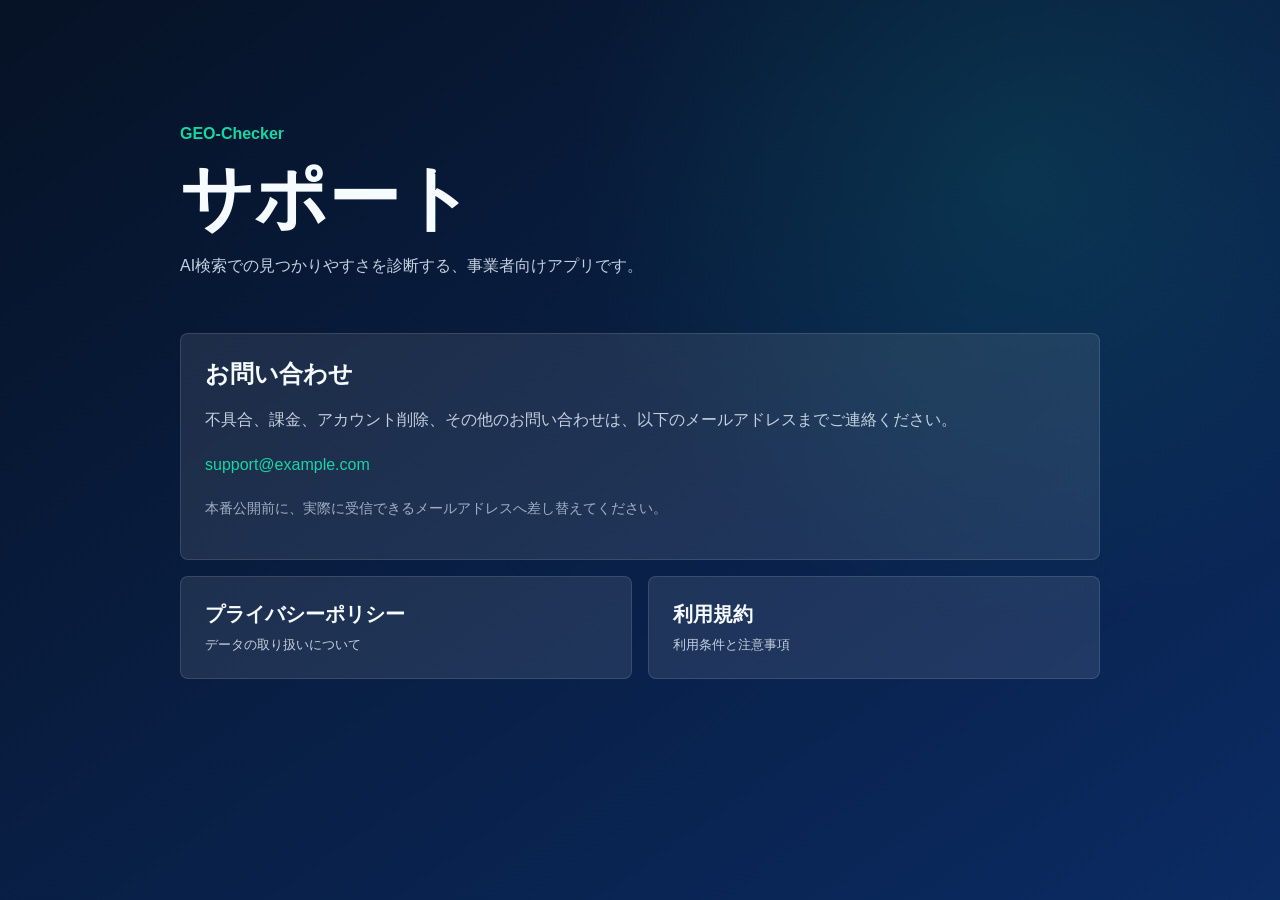
==== index.html @ ae93b0aa "Add files via upload" ====
<!doctype html>
<html lang="ja">
<head>
  <meta charset="utf-8">
  <meta name="viewport" content="width=device-width, initial-scale=1">
  <title>GEO-Checker サポート</title>
  <link rel="stylesheet" href="./styles.css">
</head>
<body>
  <main class="page">
    <section class="hero">
      <p class="eyebrow">GEO-Checker</p>
      <h1>サポート</h1>
      <p>AI検索での見つかりやすさを診断する、事業者向けアプリです。</p>
    </section>

    <section class="card">
      <h2>お問い合わせ</h2>
      <p>不具合、課金、アカウント削除、その他のお問い合わせは、以下のメールアドレスまでご連絡ください。</p>
      <p><a href="mailto:support@example.com">support@example.com</a></p>
      <p class="note">本番公開前に、実際に受信できるメールアドレスへ差し替えてください。</p>
    </section>

    <section class="grid">
      <a class="link-card" href="./privacy.html">
        <span>プライバシーポリシー</span>
        <small>データの取り扱いについて</small>
      </a>
      <a class="link-card" href="./terms.html">
        <span>利用規約</span>
        <small>利用条件と注意事項</small>
      </a>
    </section>
  </main>
</body>
</html>
---- styles.css ----
:root {
  color-scheme: dark;
  --bg-top: #061225;
  --bg-bottom: #0b2b63;
  --card: rgba(255, 255, 255, 0.09);
  --line: rgba(255, 255, 255, 0.12);
  --text: #f6fbff;
  --muted: #c4d0df;
  --accent: #16d6a4;
}

* {
  box-sizing: border-box;
}

body {
  margin: 0;
  min-height: 100vh;
  color: var(--text);
  font-family: -apple-system, BlinkMacSystemFont, "Hiragino Sans", "Noto Sans JP", "Yu Gothic", sans-serif;
  background:
    radial-gradient(circle at 80% 20%, rgba(22, 214, 164, 0.12), transparent 28rem),
    linear-gradient(145deg, var(--bg-top), var(--bg-bottom));
}

a {
  color: var(--accent);
  text-decoration: none;
}

a:hover {
  text-decoration: underline;
}

.page {
  width: min(920px, calc(100% - 40px));
  margin: 0 auto;
  padding: 64px 0;
}

.hero {
  padding: 56px 0 36px;
}

.eyebrow {
  margin: 0 0 12px;
  color: var(--accent);
  font-weight: 700;
  letter-spacing: 0;
}

h1 {
  margin: 0;
  font-size: clamp(40px, 7vw, 72px);
  line-height: 1.05;
}

h2 {
  margin: 0 0 12px;
  font-size: 24px;
}

p {
  color: var(--muted);
  line-height: 1.8;
}

.updated {
  margin-top: 10px;
  color: var(--muted);
}

.card,
.link-card,
.legal section {
  border: 1px solid var(--line);
  border-radius: 8px;
  background: var(--card);
  padding: 24px;
}

.grid {
  display: grid;
  grid-template-columns: repeat(2, minmax(0, 1fr));
  gap: 16px;
  margin-top: 16px;
}

.link-card {
  display: block;
}

.link-card span {
  display: block;
  color: var(--text);
  font-size: 20px;
  font-weight: 700;
}

.link-card small {
  display: block;
  margin-top: 8px;
  color: var(--muted);
}

.legal {
  display: grid;
  gap: 18px;
}

.note {
  font-size: 14px;
  color: #9fb0c4;
}

@media (max-width: 640px) {
  .page {
    width: min(100% - 28px, 920px);
    padding: 36px 0;
  }

  .grid {
    grid-template-columns: 1fr;
  }
}
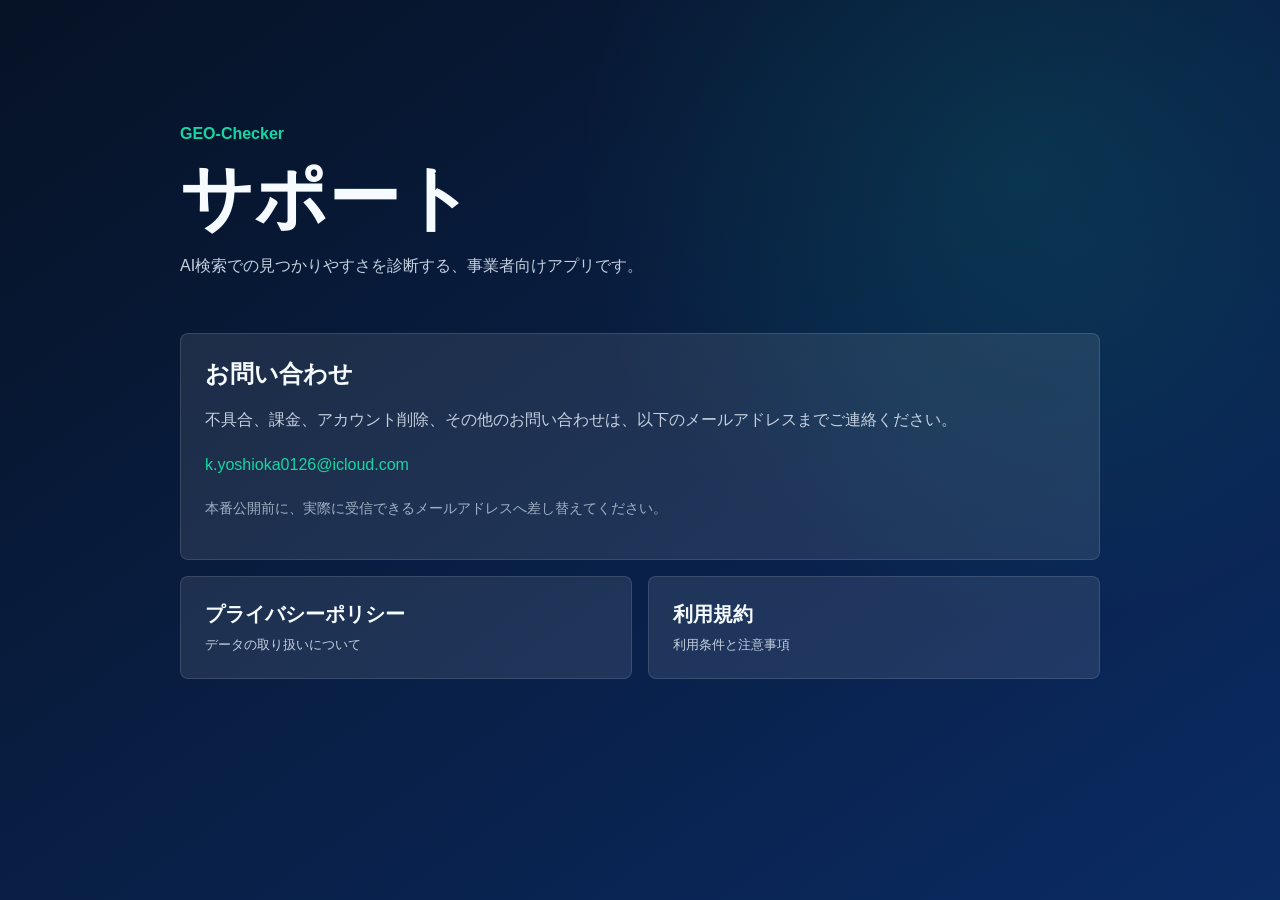
==== commit ea00d2fb: "Add files via upload" ====
--- a/index.html
+++ b/index.html
@@ -17,7 +17,7 @@
     <section class="card">
       <h2>お問い合わせ</h2>
       <p>不具合、課金、アカウント削除、その他のお問い合わせは、以下のメールアドレスまでご連絡ください。</p>
-      <p><a href="mailto:support@example.com">support@example.com</a></p>
+      <p><a href="mailto:k.yoshioka0126@icloud.com">k.yoshioka0126@icloud.com</a></p>
       <p class="note">本番公開前に、実際に受信できるメールアドレスへ差し替えてください。</p>
     </section>
 
